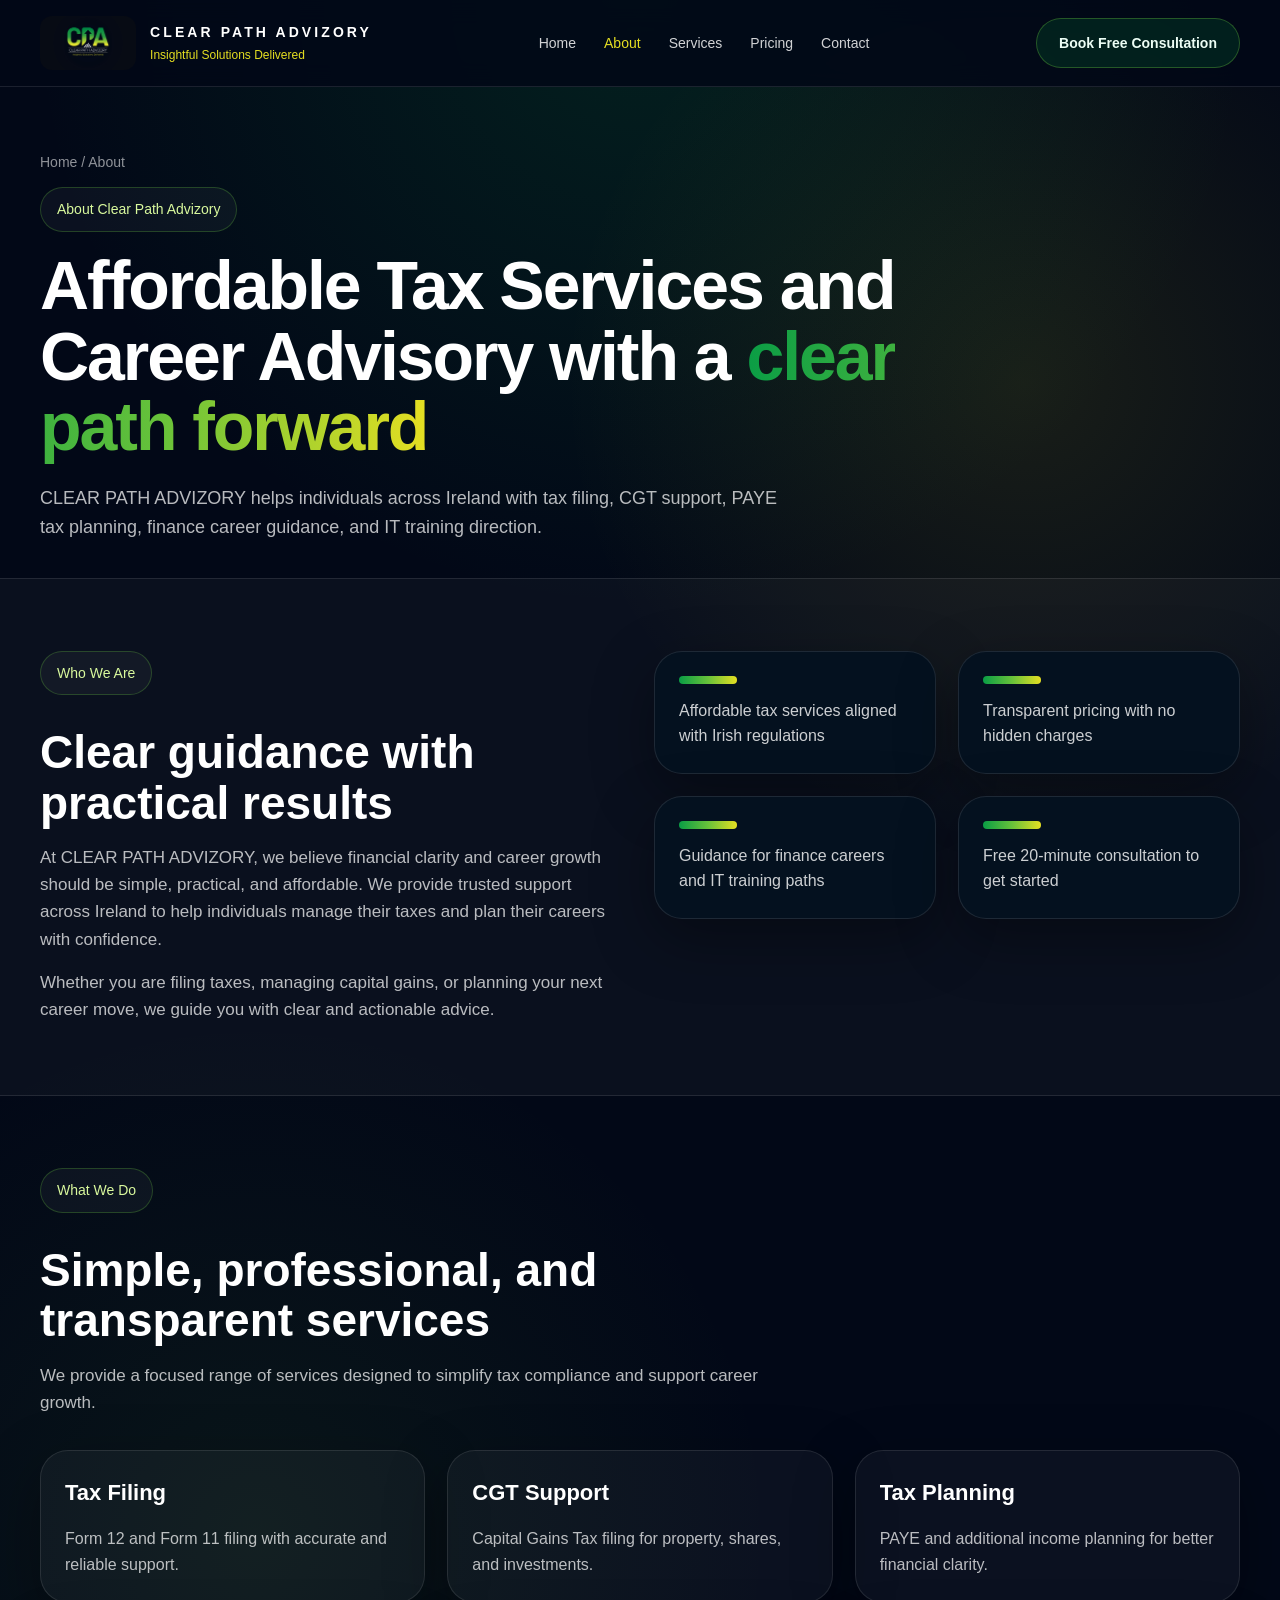
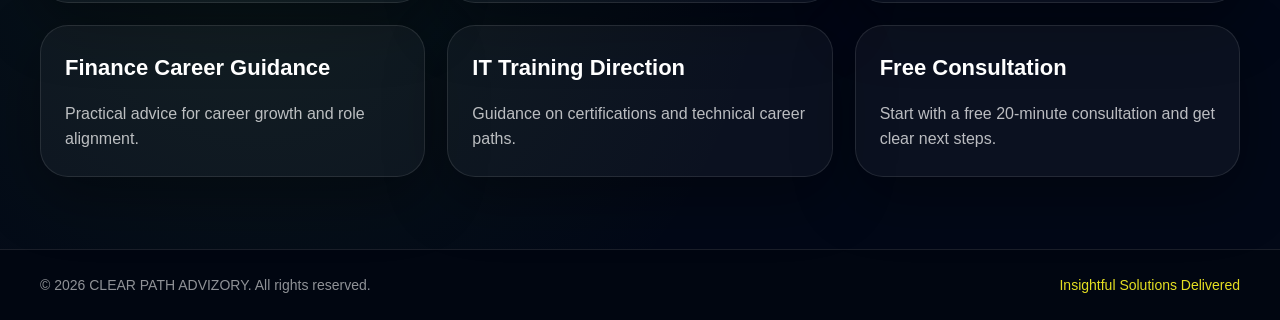
==== about.html @ c7e65730 "Add files via upload" ====
<!DOCTYPE html>
<html lang="en">
<head>
  <meta charset="UTF-8" />
  <meta name="viewport" content="width=device-width, initial-scale=1.0" />
  <title>About | CLEAR PATH ADVIZORY</title>
  <meta name="description" content="About Clear Path Advizory – Affordable tax services and career advisory across Ireland." />
  <link rel="stylesheet" href="style.css" />
</head>
<body>

<header class="site-header">
  <div class="container header-inner">
    <div class="brand">
      <a href="index.html"><img id="logo" src="logo.jpeg" alt="CLEAR PATH ADVIZORY logo"></a>
      <div class="brand-text">
        <h1>CLEAR PATH ADVIZORY</h1>
        <p>Insightful Solutions Delivered</p>
      </div>
    </div>

    <button class="menu-toggle" aria-label="Toggle menu" onclick="toggleMenu()">Menu</button>

    <nav id="siteNav" class="nav">
      <a class="" href="index.html">Home</a>
<a class="active" href="about.html">About</a>
<a class="" href="services.html">Services</a>
<a class="" href="pricing.html">Pricing</a>
<a class="" href="contact.html">Contact</a>
    </nav>

    <a class="cta-btn" href="contact.html">Book Free Consultation</a>
  </div>
</header>


<main>
  <section class="page-hero">
    <div class="container">
      <div class="breadcrumbs"><a href="index.html">Home</a> / About</div>
      <div class="page-eyebrow">About Clear Path Advizory</div>
      <h2>Affordable Tax Services and Career Advisory with a <span class="gradient-text">clear path forward</span></h2>
      <p>
        CLEAR PATH ADVIZORY helps individuals across Ireland with tax filing, CGT support, PAYE tax planning,
        finance career guidance, and IT training direction.
      </p>
    </div>
  </section>

  <section class="about-wrap">
    <div class="container about-grid">
      <div class="about-copy">
        <div class="label">Who We Are</div>
        <h3>Clear guidance with practical results</h3>
        <p>At CLEAR PATH ADVIZORY, we believe financial clarity and career growth should be simple, practical, and affordable. We provide trusted support across Ireland to help individuals manage their taxes and plan their careers with confidence.</p>
        <p>Whether you are filing taxes, managing capital gains, or planning your next career move, we guide you with clear and actionable advice.</p>
      </div>

      <div class="about-points">
        <div class="about-card"><div class="bar"></div><p>Affordable tax services aligned with Irish regulations</p></div>
        <div class="about-card"><div class="bar"></div><p>Transparent pricing with no hidden charges</p></div>
        <div class="about-card"><div class="bar"></div><p>Guidance for finance careers and IT training paths</p></div>
        <div class="about-card"><div class="bar"></div><p>Free 20-minute consultation to get started</p></div>
      </div>
    </div>
  </section>

  <section>
    <div class="container">
      <div class="section-header">
        <div class="label">What We Do</div>
        <h3>Simple, professional, and transparent services</h3>
        <p>We provide a focused range of services designed to simplify tax compliance and support career growth.</p>
      </div>

      <div class="services-grid">
        <div class="service-card">
          <div class="service-head"><h4>Tax Filing</h4></div>
          <p>Form 12 and Form 11 filing with accurate and reliable support.</p>
        </div>
        <div class="service-card">
          <div class="service-head"><h4>CGT Support</h4></div>
          <p>Capital Gains Tax filing for property, shares, and investments.</p>
        </div>
        <div class="service-card">
          <div class="service-head"><h4>Tax Planning</h4></div>
          <p>PAYE and additional income planning for better financial clarity.</p>
        </div>
        <div class="service-card">
          <div class="service-head"><h4>Finance Career Guidance</h4></div>
          <p>Practical advice for career growth and role alignment.</p>
        </div>
        <div class="service-card">
          <div class="service-head"><h4>IT Training Direction</h4></div>
          <p>Guidance on certifications and technical career paths.</p>
        </div>
        <div class="service-card">
          <div class="service-head"><h4>Free Consultation</h4></div>
          <p>Start with a free 20-minute consultation and get clear next steps.</p>
        </div>
      </div>
    </div>
  </section>
</main>


<footer class="footer">
  <div class="container footer-inner">
    <div>© 2026 CLEAR PATH ADVIZORY. All rights reserved.</div>
    <div class="tagline">Insightful Solutions Delivered</div>
  </div>
</footer>

  <script src="script.js"></script>
</body>
</html>
---- style.css ----
:root {
  --bg: #020817;
  --bg-soft: #04111f;
  --panel: rgba(255, 255, 255, 0.05);
  --panel-strong: rgba(255, 255, 255, 0.08);
  --border: rgba(255, 255, 255, 0.1);
  --text: #ffffff;
  --muted: rgba(255, 255, 255, 0.72);
  --muted-soft: rgba(255, 255, 255, 0.56);
  --green: #0a9d45;
  --lime: #67c23a;
  --yellow: #e5df22;
  --shadow: 0 20px 60px rgba(0, 0, 0, 0.35);
  --radius: 28px;
  --max: 1200px;
}

* { box-sizing: border-box; }
html { scroll-behavior: smooth; }
body {
  margin: 0;
  font-family: Arial, Helvetica, sans-serif;
  color: var(--text);
  background:
    radial-gradient(circle at top, rgba(10,157,69,0.16), transparent 30%),
    radial-gradient(circle at 80% 20%, rgba(229,223,34,0.10), transparent 25%),
    radial-gradient(circle at 20% 80%, rgba(103,194,58,0.08), transparent 28%),
    var(--bg);
  line-height: 1.6;
}
a { color: inherit; text-decoration: none; }
img { max-width: 100%; display: block; }

.container {
  width: min(var(--max), calc(100% - 32px));
  margin: 0 auto;
}

#logo {
  height: 54px;
  width: auto;
  border-radius: 12px;
  display: block;
}

.site-header {
  position: sticky;
  top: 0;
  z-index: 1000;
  backdrop-filter: blur(12px);
  background: rgba(2, 8, 23, 0.84);
  border-bottom: 1px solid var(--border);
}
.header-inner {
  display: flex;
  align-items: center;
  justify-content: space-between;
  gap: 20px;
  padding: 16px 0;
}
.brand {
  display: flex;
  align-items: center;
  gap: 14px;
  min-width: 0;
}
.brand-badge {
  width: 54px;
  height: 54px;
  border-radius: 18px;
  display: grid;
  place-items: center;
  font-weight: 900;
  font-size: 20px;
  color: var(--bg);
  background: linear-gradient(135deg, var(--green), var(--lime), var(--yellow));
  box-shadow: 0 10px 30px rgba(103, 194, 58, 0.25);
  flex-shrink: 0;
}
.brand-text h1 {
  margin: 0;
  font-size: 14px;
  letter-spacing: 0.22em;
  font-weight: 700;
  white-space: nowrap;
}
.brand-text p {
  margin: 3px 0 0;
  color: var(--yellow);
  font-size: 12px;
}
.nav {
  display: flex;
  align-items: center;
  gap: 28px;
}
.nav a {
  color: rgba(255,255,255,0.82);
  font-size: 14px;
  transition: color 0.2s ease;
}
.nav a:hover,
.nav a.active { color: var(--yellow); }

.cta-btn, .primary-btn, .secondary-btn {
  display: inline-flex;
  align-items: center;
  justify-content: center;
  border-radius: 999px;
  padding: 13px 22px;
  font-weight: 700;
  transition: transform 0.2s ease, border-color 0.2s ease, background 0.2s ease;
}
.cta-btn {
  border: 1px solid rgba(103,194,58,0.35);
  background: rgba(10,157,69,0.16);
  color: #ecfdf5;
  font-size: 14px;
  white-space: nowrap;
}
.cta-btn:hover, .primary-btn:hover, .secondary-btn:hover {
  transform: translateY(-1px);
}
.primary-btn {
  background: linear-gradient(90deg, var(--green), var(--lime), var(--yellow));
  color: var(--bg-soft);
  box-shadow: 0 14px 34px rgba(103, 194, 58, 0.22);
}
.secondary-btn {
  border: 1px solid rgba(255,255,255,0.14);
  background: rgba(255,255,255,0.04);
  color: var(--text);
}

.hero, .page-hero {
  padding: 64px 0 36px;
}
.hero-grid {
  display: grid;
  grid-template-columns: 1.08fr 0.92fr;
  gap: 48px;
  align-items: center;
}
.eyebrow, .page-eyebrow, .label {
  display: inline-flex;
  align-items: center;
  padding: 10px 16px;
  border-radius: 999px;
  border: 1px solid rgba(103,194,58,0.28);
  background: rgba(255,255,255,0.04);
  color: #d9f99d;
  font-size: 14px;
  margin-bottom: 18px;
}
.hero h2, .page-hero h2 {
  margin: 0;
  font-size: clamp(40px, 6vw, 68px);
  line-height: 1.04;
  font-weight: 900;
  letter-spacing: -0.03em;
  max-width: 860px;
}
.gradient-text {
  background: linear-gradient(90deg, var(--green), var(--lime), var(--yellow));
  -webkit-background-clip: text;
  background-clip: text;
  color: transparent;
}
.hero p, .page-hero p {
  max-width: 760px;
  margin: 22px 0 0;
  color: var(--muted);
  font-size: 18px;
}
.hero-actions {
  display: flex;
  flex-wrap: wrap;
  gap: 14px;
  margin-top: 30px;
}
.highlights {
  display: grid;
  grid-template-columns: repeat(2, minmax(0, 1fr));
  gap: 14px;
  margin-top: 34px;
}
.highlight {
  padding: 16px;
  border: 1px solid var(--border);
  border-radius: 22px;
  background: rgba(255,255,255,0.05);
  color: var(--muted);
  box-shadow: var(--shadow);
  font-size: 14px;
}
.highlight span { color: var(--yellow); margin-right: 8px; }

.logo-card {
  border-radius: 34px;
  border: 1px solid var(--border);
  background: rgba(255,255,255,0.04);
  padding: 24px;
  box-shadow: var(--shadow);
  backdrop-filter: blur(12px);
}
.logo-inner {
  border-radius: 30px;
  border: 1px solid rgba(103,194,58,0.16);
  background: var(--bg-soft);
  padding: 32px 26px;
  text-align: center;
}
.hero-logo {
  width: 100%;
  max-width: 520px;
  border-radius: 20px;
  display: block;
  margin: 0 auto 26px;
  box-shadow: 0 18px 48px rgba(0,0,0,0.45);
}
.stats {
  display: grid;
  grid-template-columns: repeat(2, minmax(0, 1fr));
  gap: 16px;
}
.stat {
  padding: 22px;
  border-radius: 22px;
  border: 1px solid var(--border);
  background: rgba(255,255,255,0.04);
  text-align: left;
}
.stat small {
  display: block;
  color: var(--muted-soft);
  font-size: 14px;
  margin-bottom: 8px;
}
.stat strong {
  display: block;
  font-size: 34px;
  font-weight: 800;
}
.stat p {
  margin: 8px 0 0;
  color: var(--muted-soft);
  font-size: 14px;
}

section { padding: 72px 0; }

.section-header {
  max-width: 760px;
  margin-bottom: 34px;
}
.section-header h3, .about-copy h3, .pricing-top h3, .contact-copy h3 {
  margin: 14px 0 0;
  font-size: clamp(30px, 4vw, 46px);
  line-height: 1.1;
}
.section-header p, .about-copy p, .pricing-top p, .contact-copy p {
  margin: 16px 0 0;
  color: var(--muted);
  font-size: 17px;
}

.services-grid, .pricing-main, .pricing-secondary, .contact-grid, .info-grid, .about-points {
  display: grid;
  gap: 22px;
}
.services-grid, .pricing-main, .pricing-secondary {
  grid-template-columns: repeat(3, minmax(0, 1fr));
}
.info-grid, .about-points {
  grid-template-columns: repeat(2, minmax(0, 1fr));
}

.service-card, .about-card, .price-card, .contact-card, .info-card, .content-card {
  border: 1px solid var(--border);
  border-radius: var(--radius);
  background: rgba(255,255,255,0.04);
  box-shadow: var(--shadow);
}
.service-card {
  padding: 24px;
  transition: transform 0.25s ease, border-color 0.25s ease, background 0.25s ease;
}
.service-card:hover {
  transform: translateY(-4px);
  border-color: rgba(103,194,58,0.36);
  background: rgba(255,255,255,0.06);
}
.service-head {
  display: flex;
  justify-content: space-between;
  gap: 14px;
  align-items: flex-start;
}
.service-head h4, .price-card h4, .info-card h4, .content-card h4 {
  margin: 0;
  font-size: 22px;
}
.price-tag {
  flex-shrink: 0;
  padding: 7px 12px;
  border-radius: 999px;
  background: linear-gradient(90deg, var(--green), var(--yellow));
  color: var(--bg-soft);
  font-weight: 800;
  font-size: 14px;
}
.service-card p, .price-card p, .info-card p, .contact-card p, .content-card p, .content-card li {
  color: var(--muted);
  margin: 16px 0 0;
}
.service-link {
  display: inline-block;
  margin-top: 18px;
  color: #d9f99d;
  font-weight: 700;
  font-size: 14px;
}

.about-wrap, .band {
  background: rgba(255,255,255,0.03);
  border-top: 1px solid var(--border);
  border-bottom: 1px solid var(--border);
}
.about-grid {
  display: grid;
  grid-template-columns: 1fr 1fr;
  gap: 28px;
  align-items: start;
}
.about-card, .info-card, .content-card {
  padding: 24px;
  background: var(--bg-soft);
}
.about-card .bar, .content-card .bar {
  width: 58px;
  height: 8px;
  border-radius: 999px;
  background: linear-gradient(90deg, var(--green), var(--lime), var(--yellow));
  margin-bottom: 14px;
}
.about-card p {
  margin: 0;
  color: rgba(255,255,255,0.8);
}

.pricing-top {
  text-align: center;
  max-width: 720px;
  margin: 0 auto 28px;
}
.price-card {
  padding: 28px;
  background: rgba(255,255,255,0.04);
}
.price-card small {
  text-transform: uppercase;
  letter-spacing: 0.18em;
  color: var(--muted-soft);
  font-size: 12px;
}
.price-card .big {
  margin-top: 12px;
  font-size: 42px;
  font-weight: 900;
  line-height: 1;
  background: linear-gradient(90deg, var(--green), var(--lime), var(--yellow));
  -webkit-background-clip: text;
  background-clip: text;
  color: transparent;
}

.contact-shell {
  border: 1px solid rgba(103,194,58,0.18);
  border-radius: 36px;
  padding: 34px;
  background: linear-gradient(135deg, rgba(10,157,69,0.14), rgba(2,8,23,0.95), rgba(229,223,34,0.08));
  box-shadow: var(--shadow);
}
.contact-grid {
  grid-template-columns: 1.2fr 0.8fr;
  align-items: center;
}
.contact-card {
  padding: 26px;
  background: rgba(4, 17, 31, 0.88);
}
.contact-item { margin-bottom: 18px; }
.contact-item small {
  display: block;
  color: var(--muted-soft);
  font-size: 13px;
  margin-bottom: 5px;
}
.contact-item strong {
  font-size: 20px;
  font-weight: 700;
}

.breadcrumbs {
  color: var(--muted-soft);
  font-size: 14px;
  margin-bottom: 14px;
}

.footer {
  border-top: 1px solid var(--border);
  background: #010611;
  padding: 24px 0;
}
.footer-inner {
  display: flex;
  justify-content: space-between;
  gap: 18px;
  color: var(--muted-soft);
  font-size: 14px;
}
.footer-inner .tagline { color: var(--yellow); }

.menu-toggle {
  display: none;
  background: transparent;
  border: 1px solid var(--border);
  color: var(--text);
  padding: 10px 14px;
  border-radius: 14px;
  font-weight: 700;
  cursor: pointer;
}
.checklist {
  margin: 14px 0 0;
  padding-left: 18px;
}
.checklist li { margin: 8px 0; }

@media (max-width: 1024px) {
  .hero-grid, .about-grid, .contact-grid, .services-grid, .pricing-main, .pricing-secondary {
    grid-template-columns: 1fr 1fr;
  }
  .hero-grid > :first-child,
  .about-copy,
  .contact-copy {
    grid-column: span 2;
  }
}

@media (max-width: 760px) {
  .container { width: min(var(--max), calc(100% - 24px)); }
  .header-inner { flex-wrap: wrap; }
  .menu-toggle { display: inline-flex; }
  .nav {
    display: none;
    width: 100%;
    flex-direction: column;
    align-items: flex-start;
    gap: 14px;
    padding-top: 8px;
  }
  .nav.open { display: flex; }
  .cta-btn { order: 3; width: 100%; }

  .hero, .page-hero, section { padding: 54px 0; }
  .hero-grid, .services-grid, .about-grid, .about-points, .pricing-main, .pricing-secondary,
  .contact-grid, .highlights, .stats, .info-grid {
    grid-template-columns: 1fr;
  }
  .hero-grid > :first-child,
  .about-copy,
  .contact-copy {
    grid-column: auto;
  }
  .brand-text h1 {
    white-space: normal;
    letter-spacing: 0.14em;
  }
  .contact-shell { padding: 22px; }
  .footer-inner {
    flex-direction: column;
    align-items: flex-start;
  }
}
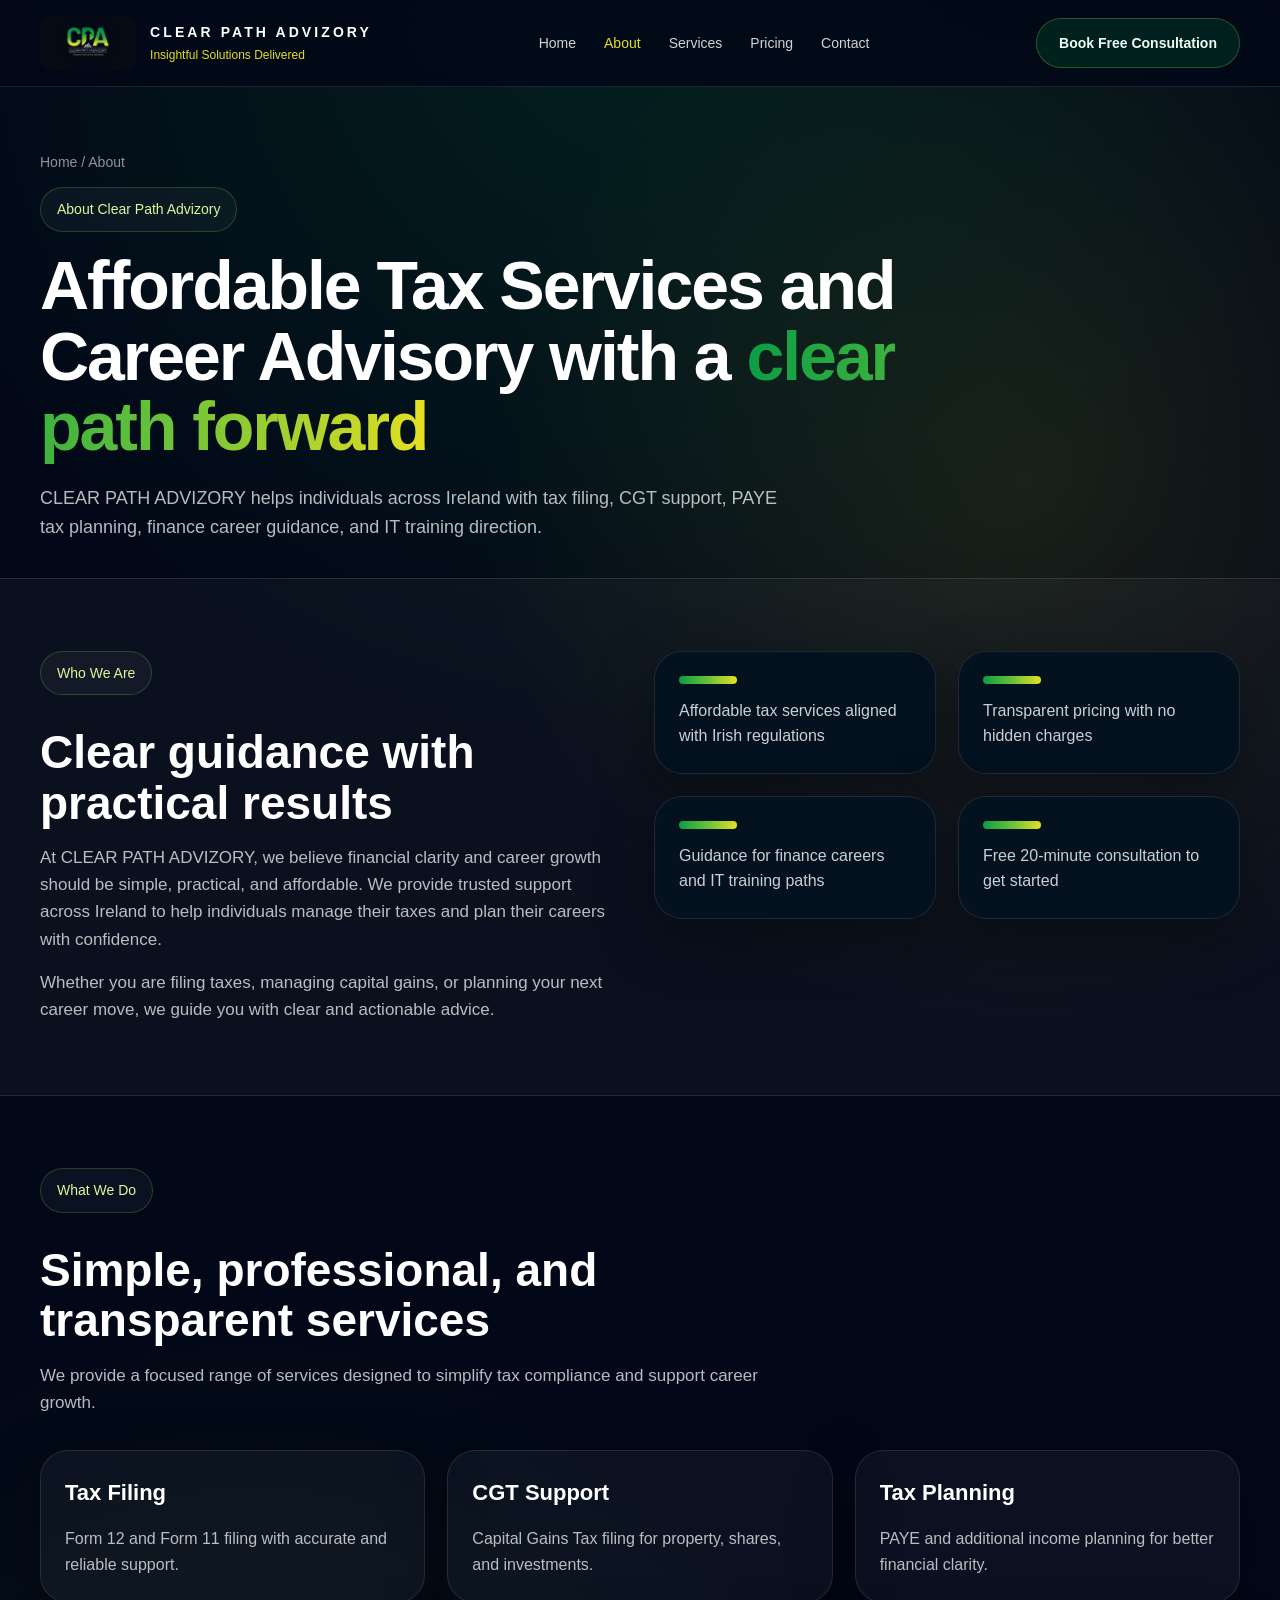
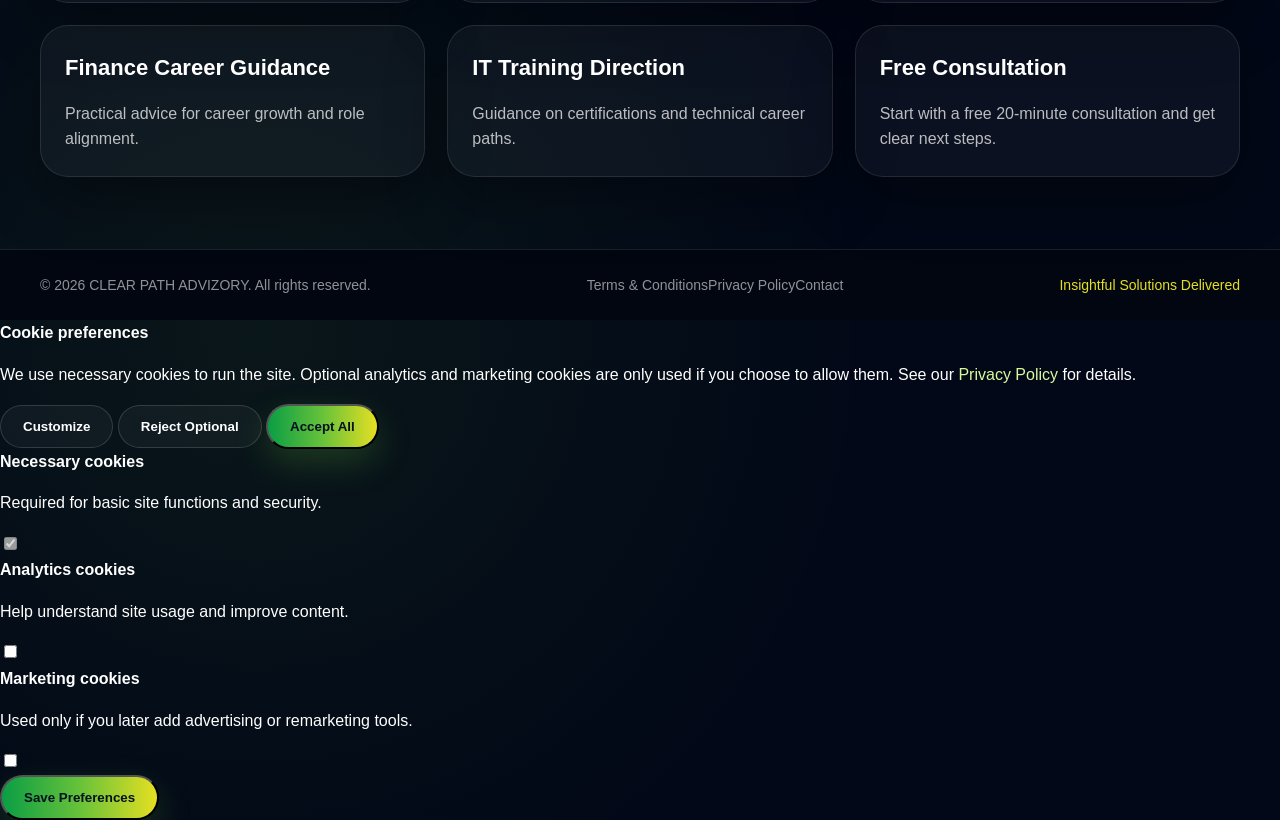
==== commit e30dc42f: "Added Privacy and terms and conditions Added Privacy and terms and conditions" ====
--- a/about.html
+++ b/about.html
@@ -1,116 +1,25 @@
-<!DOCTYPE html>
-<html lang="en">
-<head>
-  <meta charset="UTF-8" />
-  <meta name="viewport" content="width=device-width, initial-scale=1.0" />
-  <title>About | CLEAR PATH ADVIZORY</title>
-  <meta name="description" content="About Clear Path Advizory – Affordable tax services and career advisory across Ireland." />
-  <link rel="stylesheet" href="style.css" />
-</head>
-<body>
-
-<header class="site-header">
-  <div class="container header-inner">
-    <div class="brand">
-      <a href="index.html"><img id="logo" src="logo.jpeg" alt="CLEAR PATH ADVIZORY logo"></a>
-      <div class="brand-text">
-        <h1>CLEAR PATH ADVIZORY</h1>
-        <p>Insightful Solutions Delivered</p>
-      </div>
-    </div>
-
-    <button class="menu-toggle" aria-label="Toggle menu" onclick="toggleMenu()">Menu</button>
-
-    <nav id="siteNav" class="nav">
-      <a class="" href="index.html">Home</a>
+<!DOCTYPE html><html lang="en"><head><meta charset="UTF-8" /><meta name="viewport" content="width=device-width, initial-scale=1.0" /><title>About | CLEAR PATH ADVIZORY</title><meta name="description" content="About Clear Path Advizory – Affordable tax services and career advisory across Ireland." /><link rel="stylesheet" href="style.css" /></head><body><header class="site-header"><div class="container header-inner"><div class="brand"><a href="index.html"><img id="logo" src="logo.jpeg" alt="CLEAR PATH ADVIZORY logo"></a><div class="brand-text"><h1>CLEAR PATH ADVIZORY</h1><p>Insightful Solutions Delivered</p></div></div><button class="menu-toggle" aria-label="Toggle menu" onclick="toggleMenu()">Menu</button><nav id="siteNav" class="nav"><a class="" href="index.html">Home</a>
 <a class="active" href="about.html">About</a>
 <a class="" href="services.html">Services</a>
 <a class="" href="pricing.html">Pricing</a>
-<a class="" href="contact.html">Contact</a>
-    </nav>
-
-    <a class="cta-btn" href="contact.html">Book Free Consultation</a>
+<a class="" href="contact.html">Contact</a></nav><a class="cta-btn" href="contact.html">Book Free Consultation</a></div></header><main><section class="page-hero"><div class="container"><div class="breadcrumbs"><a href="index.html">Home</a> / About</div><div class="page-eyebrow">About Clear Path Advizory</div><h2>Affordable Tax Services and Career Advisory with a <span class="gradient-text">clear path forward</span></h2><p>CLEAR PATH ADVIZORY helps individuals across Ireland with tax filing, CGT support, PAYE tax planning, finance career guidance, and IT training direction.</p></div></section><section class="about-wrap"><div class="container about-grid"><div class="about-copy"><div class="label">Who We Are</div><h3>Clear guidance with practical results</h3><p>At CLEAR PATH ADVIZORY, we believe financial clarity and career growth should be simple, practical, and affordable. We provide trusted support across Ireland to help individuals manage their taxes and plan their careers with confidence.</p><p>Whether you are filing taxes, managing capital gains, or planning your next career move, we guide you with clear and actionable advice.</p></div><div class="about-points"><div class="about-card"><div class="bar"></div><p>Affordable tax services aligned with Irish regulations</p></div><div class="about-card"><div class="bar"></div><p>Transparent pricing with no hidden charges</p></div><div class="about-card"><div class="bar"></div><p>Guidance for finance careers and IT training paths</p></div><div class="about-card"><div class="bar"></div><p>Free 20-minute consultation to get started</p></div></div></div></section><section><div class="container"><div class="section-header"><div class="label">What We Do</div><h3>Simple, professional, and transparent services</h3><p>We provide a focused range of services designed to simplify tax compliance and support career growth.</p></div><div class="services-grid"><div class="service-card"><div class="service-head"><h4>Tax Filing</h4></div><p>Form 12 and Form 11 filing with accurate and reliable support.</p></div><div class="service-card"><div class="service-head"><h4>CGT Support</h4></div><p>Capital Gains Tax filing for property, shares, and investments.</p></div><div class="service-card"><div class="service-head"><h4>Tax Planning</h4></div><p>PAYE and additional income planning for better financial clarity.</p></div><div class="service-card"><div class="service-head"><h4>Finance Career Guidance</h4></div><p>Practical advice for career growth and role alignment.</p></div><div class="service-card"><div class="service-head"><h4>IT Training Direction</h4></div><p>Guidance on certifications and technical career paths.</p></div><div class="service-card"><div class="service-head"><h4>Free Consultation</h4></div><p>Start with a free 20-minute consultation and get clear next steps.</p></div></div></div></section></main><footer class="footer"><div class="container footer-inner"><div>© 2026 CLEAR PATH ADVIZORY. All rights reserved.</div><div class="footer-links"><a href="terms.html">Terms & Conditions</a><a href="privacy.html">Privacy Policy</a><a href="contact.html">Contact</a></div><div class="tagline">Insightful Solutions Delivered</div></div></footer>
+<div id="cookieBanner" class="cookie-banner" role="dialog" aria-live="polite" aria-label="Cookie preferences">
+  <div class="cookie-inner">
+    <div class="cookie-copy">
+      <strong>Cookie preferences</strong>
+      <p>We use necessary cookies to run the site. Optional analytics and marketing cookies are only used if you choose to allow them. See our <a href="privacy.html" style="color:#d9f99d;">Privacy Policy</a> for details.</p>
+    </div>
+    <div class="cookie-actions">
+      <button class="secondary-btn" type="button" onclick="toggleCookieSettings()">Customize</button>
+      <button class="secondary-btn" type="button" onclick="rejectOptionalCookies()">Reject Optional</button>
+      <button class="primary-btn" type="button" onclick="acceptAllCookies()">Accept All</button>
+    </div>
   </div>
-</header>
-
-
-<main>
-  <section class="page-hero">
-    <div class="container">
-      <div class="breadcrumbs"><a href="index.html">Home</a> / About</div>
-      <div class="page-eyebrow">About Clear Path Advizory</div>
-      <h2>Affordable Tax Services and Career Advisory with a <span class="gradient-text">clear path forward</span></h2>
-      <p>
-        CLEAR PATH ADVIZORY helps individuals across Ireland with tax filing, CGT support, PAYE tax planning,
-        finance career guidance, and IT training direction.
-      </p>
-    </div>
-  </section>
-
-  <section class="about-wrap">
-    <div class="container about-grid">
-      <div class="about-copy">
-        <div class="label">Who We Are</div>
-        <h3>Clear guidance with practical results</h3>
-        <p>At CLEAR PATH ADVIZORY, we believe financial clarity and career growth should be simple, practical, and affordable. We provide trusted support across Ireland to help individuals manage their taxes and plan their careers with confidence.</p>
-        <p>Whether you are filing taxes, managing capital gains, or planning your next career move, we guide you with clear and actionable advice.</p>
-      </div>
-
-      <div class="about-points">
-        <div class="about-card"><div class="bar"></div><p>Affordable tax services aligned with Irish regulations</p></div>
-        <div class="about-card"><div class="bar"></div><p>Transparent pricing with no hidden charges</p></div>
-        <div class="about-card"><div class="bar"></div><p>Guidance for finance careers and IT training paths</p></div>
-        <div class="about-card"><div class="bar"></div><p>Free 20-minute consultation to get started</p></div>
-      </div>
-    </div>
-  </section>
-
-  <section>
-    <div class="container">
-      <div class="section-header">
-        <div class="label">What We Do</div>
-        <h3>Simple, professional, and transparent services</h3>
-        <p>We provide a focused range of services designed to simplify tax compliance and support career growth.</p>
-      </div>
-
-      <div class="services-grid">
-        <div class="service-card">
-          <div class="service-head"><h4>Tax Filing</h4></div>
-          <p>Form 12 and Form 11 filing with accurate and reliable support.</p>
-        </div>
-        <div class="service-card">
-          <div class="service-head"><h4>CGT Support</h4></div>
-          <p>Capital Gains Tax filing for property, shares, and investments.</p>
-        </div>
-        <div class="service-card">
-          <div class="service-head"><h4>Tax Planning</h4></div>
-          <p>PAYE and additional income planning for better financial clarity.</p>
-        </div>
-        <div class="service-card">
-          <div class="service-head"><h4>Finance Career Guidance</h4></div>
-          <p>Practical advice for career growth and role alignment.</p>
-        </div>
-        <div class="service-card">
-          <div class="service-head"><h4>IT Training Direction</h4></div>
-          <p>Guidance on certifications and technical career paths.</p>
-        </div>
-        <div class="service-card">
-          <div class="service-head"><h4>Free Consultation</h4></div>
-          <p>Start with a free 20-minute consultation and get clear next steps.</p>
-        </div>
-      </div>
-    </div>
-  </section>
-</main>
-
-
-<footer class="footer">
-  <div class="container footer-inner">
-    <div>© 2026 CLEAR PATH ADVIZORY. All rights reserved.</div>
-    <div class="tagline">Insightful Solutions Delivered</div>
+  <div id="cookieSettings" class="cookie-settings">
+    <div class="cookie-setting-row"><div><strong>Necessary cookies</strong><p>Required for basic site functions and security.</p></div><div class="switch-wrap"><input type="checkbox" checked disabled /></div></div>
+    <div class="cookie-setting-row"><div><strong>Analytics cookies</strong><p>Help understand site usage and improve content.</p></div><div class="switch-wrap"><input id="cookieAnalytics" type="checkbox" /></div></div>
+    <div class="cookie-setting-row"><div><strong>Marketing cookies</strong><p>Used only if you later add advertising or remarketing tools.</p></div><div class="switch-wrap"><input id="cookieMarketing" type="checkbox" /></div></div>
+    <div class="form-actions"><button class="primary-btn" type="button" onclick="saveCookieChoices()">Save Preferences</button></div>
   </div>
-</footer>
-
-  <script src="script.js"></script>
-</body>
-</html>
+</div>
+<script src="script.js"></script></body></html>
